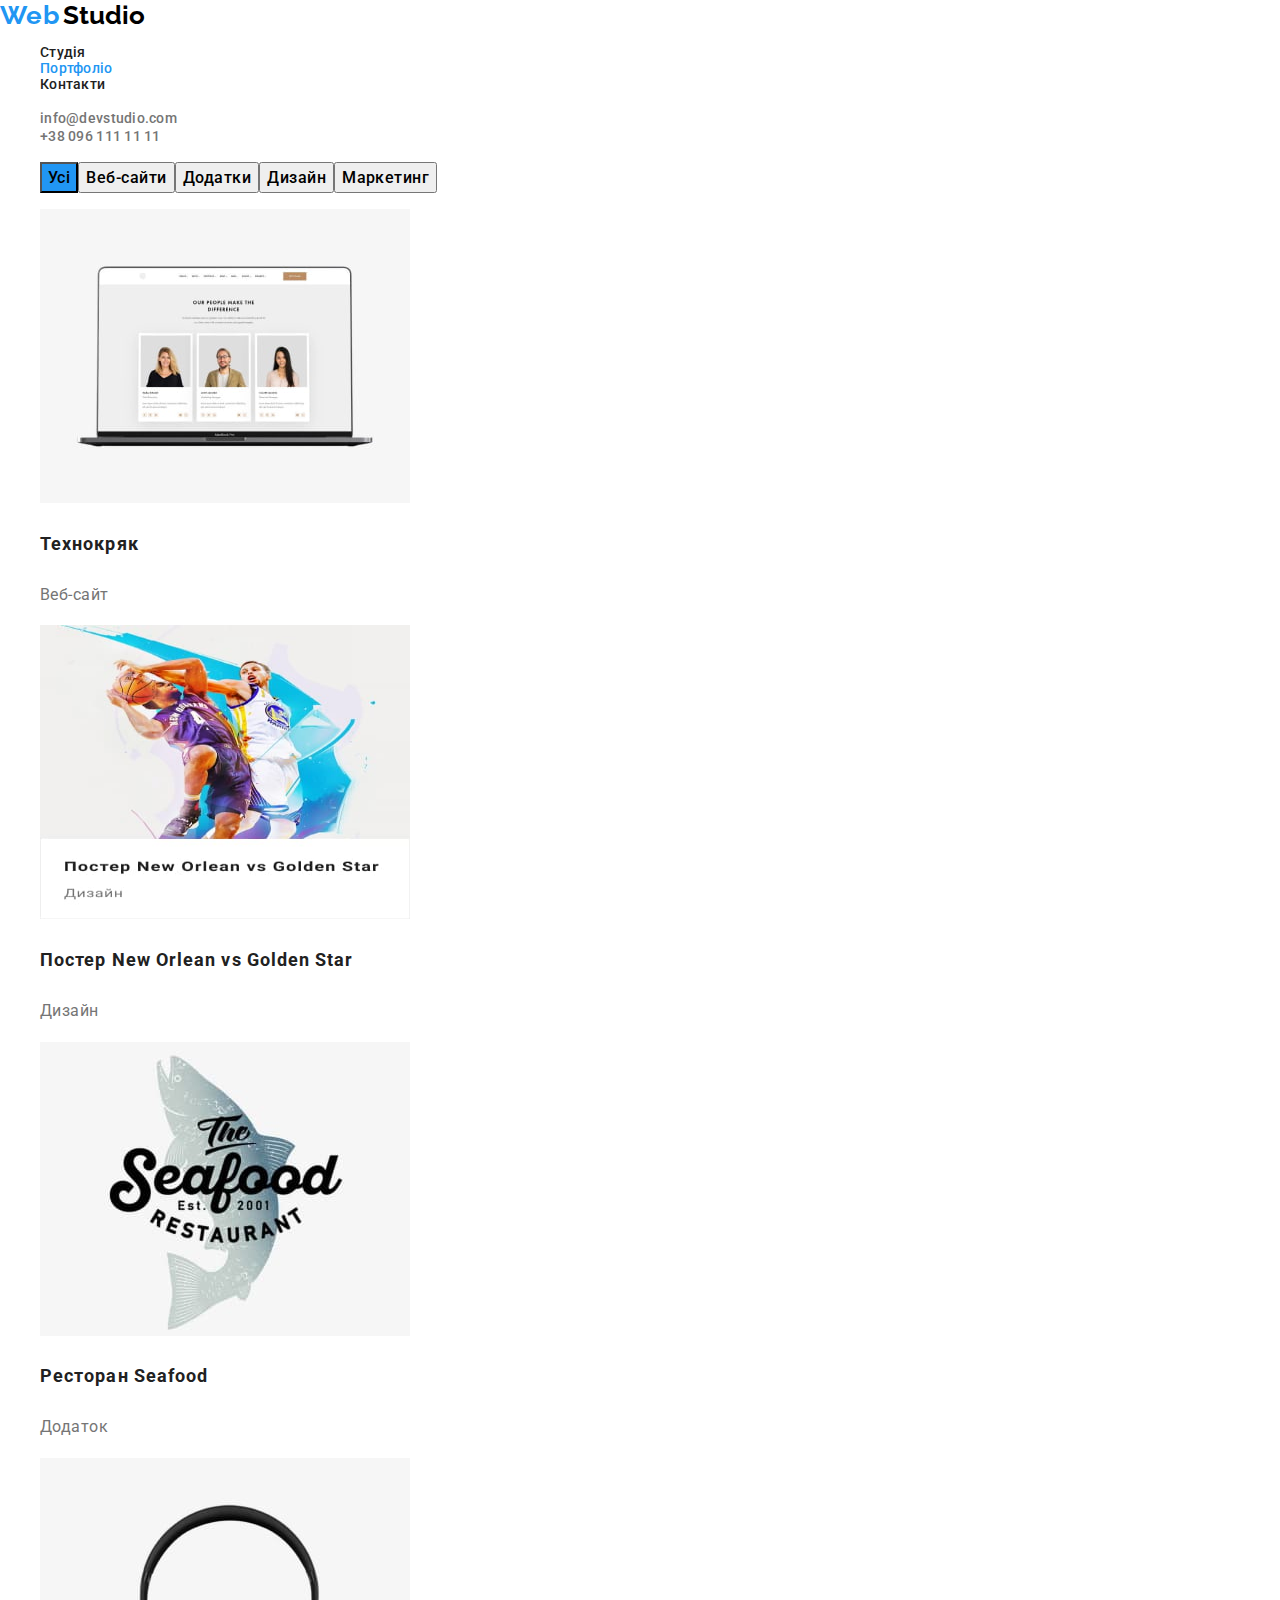
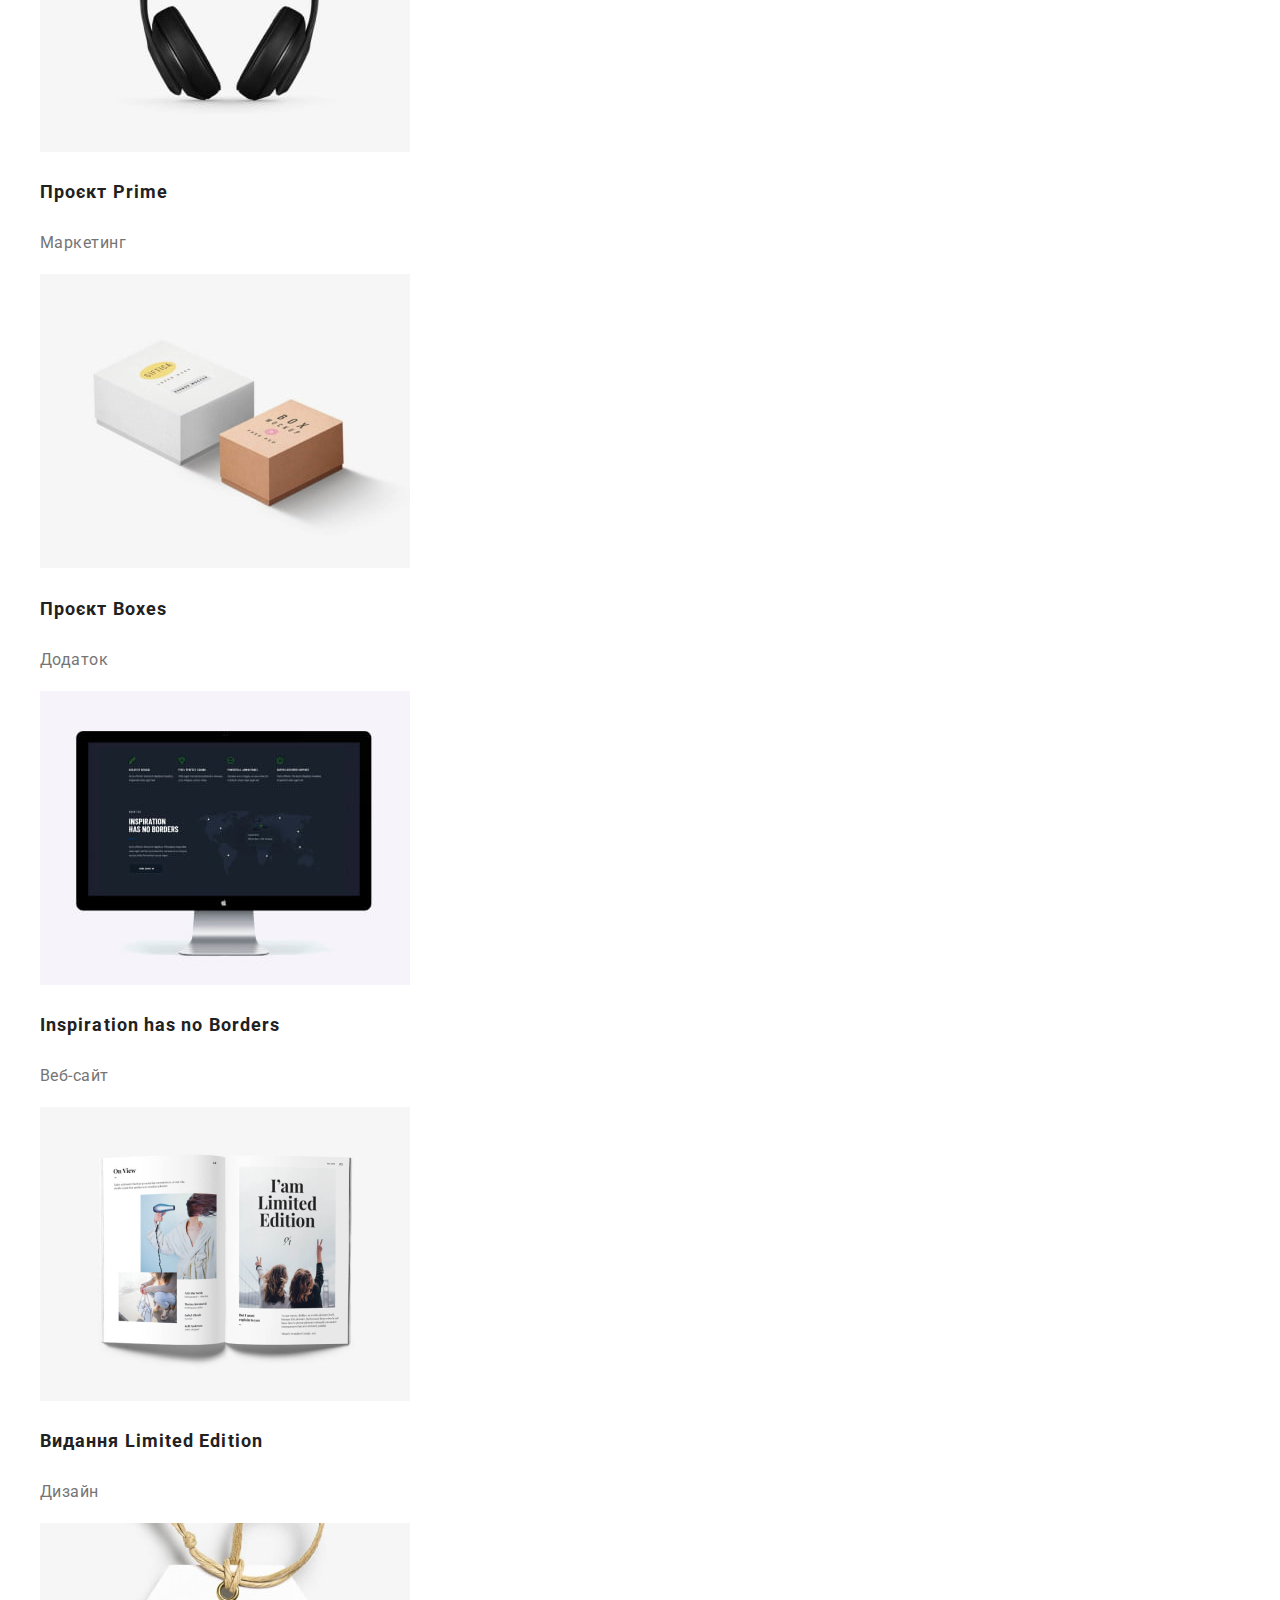
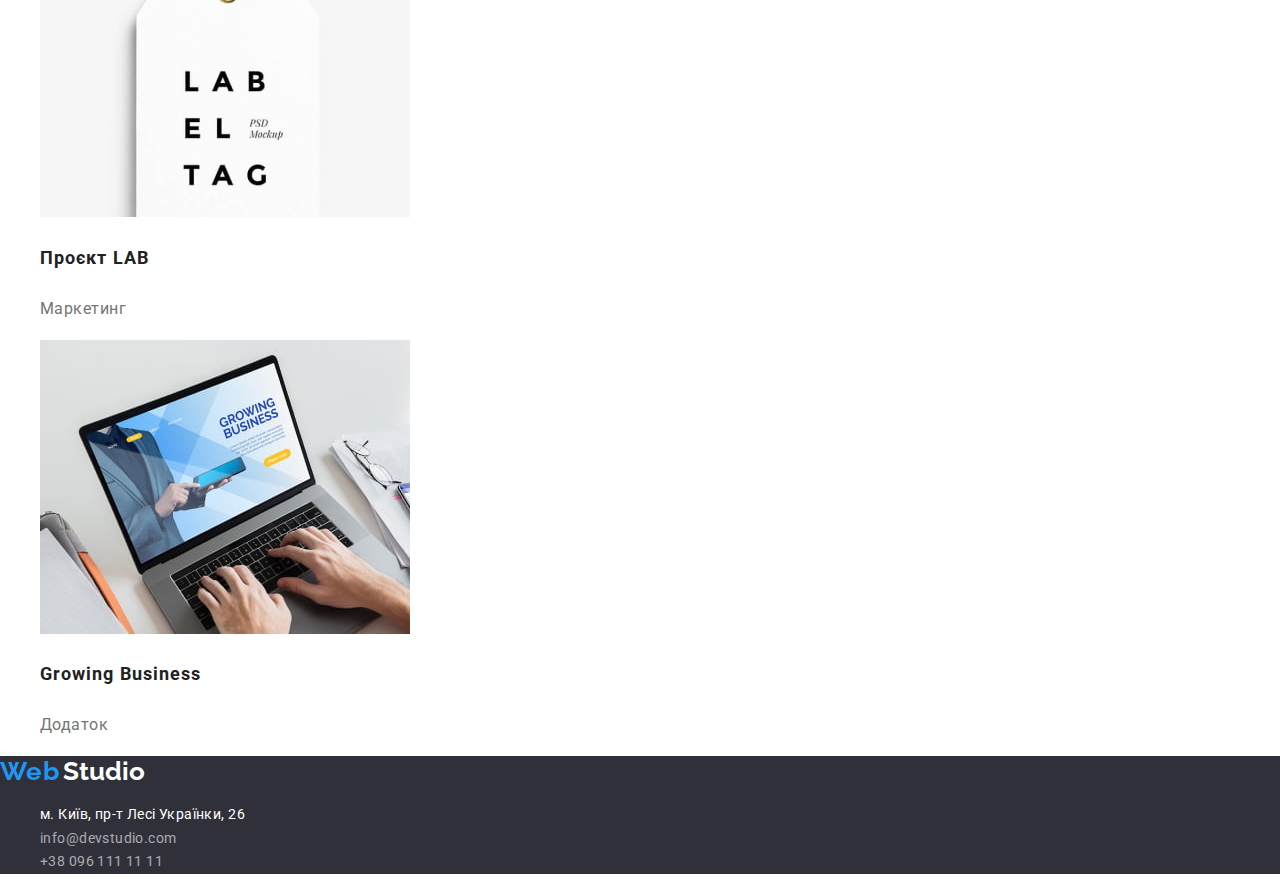
==== portfolio.html @ 4dec2b27 "files from hw2 cloned" ====
<!DOCTYPE html>
<html lang="en">
  <head>
    <meta charset="UTF-8" />
    <meta http-equiv="X-UA-Compatible" content="IE=edge" />
    <meta name="viewport" content="width=device-width, initial-scale=1.0" />
    <title>Web Studio Portfolio</title>
    <link
      rel="stylesheet"
      href="https://cdnjs.cloudflare.com/ajax/libs/modern-normalize/1.1.0/modern-normalize.min.css"
    />
    <link rel="preconnect" href="https://fonts.googleapis.com" />
    <link rel="preconnect" href="https://fonts.gstatic.com" crossorigin />
    <link
      href="https://fonts.googleapis.com/css2?family=Raleway:wght@700&family=Roboto:wght@400;500;700;900&display=swap"
      rel="stylesheet"
    />
    <link rel="stylesheet" href="./css/styles.css" />
    <link
      href="https://fonts.googleapis.com/css2?family=Raleway:wght@700&family=Roboto:wght@400;500;700;900&display=swap"
      rel="stylesheet"
    />
  </head>
  <body>
    <!-- header -->
    <header class="page-header">
      <nav>
        <a href="./" class="logo-link">
          <span class="logo-web">Web</span>
          <span class="logo-studio">Studio</span>
        </a>
        <ul class="site-nav">
          <li><a href="./" class="link">Студія</a></li>
          <li><a href="./portfolio.html" class="link current">Портфоліо</a></li>
          <li><a href="" class="link">Контакти</a></li>
        </ul>
      </nav>
      <ul class="contacts-list">
        <li><a href="" class="site-nav">info@devstudio.com</a></li>
        <li>
          <a href="tel:+380961111111" class="site-nav">+38 096 111 11 11</a>
        </li>
      </ul>
    </header>
    <main>
      <h1 class="visually-hidden">Portfolio</h1>
      <section class="buttons-list">
        <ul class="buttons">
          <li>
            <button type="button" class="current-radio-button">Усі</button>
          </li>
          <li><button type="button" class="radio-button">Веб-сайти</button></li>
          <li><button type="button" class="radio-button">Додатки</button></li>
          <li><button type="button" class="radio-button">Дизайн</button></li>
          <li><button type="button" class="radio-button">Маркетинг</button></li>
        </ul>
      </section>
      <section class="cases-list">
        <ul class="cases">
          <li>
            <img
              src="./images/Website.jpg "
              alt="вебсайт Технокряк"
              width="370"
              height="294"
            />
            <h3 class="section-part-portf">Технокряк</h3>
            <p class="portf-text">Веб-сайт</p>
          </li>
          <li>
            <img
              src="./images/Poster.jpg"
              alt="Баскетбольний постер"
              width="370"
              height="294"
            />
            <h3 class="section-part-portf">Постер New Orlean vs Golden Star</h3>
            <p class="portf-text">Дизайн</p>
          </li>
          <li>
            <img
              src="./images/fish-resto.jpg"
              alt="логотип з рибою"
              width="370"
              height="294"
            />
            <h3 class="section-part-portf">Ресторан Seafood</h3>
            <p class="portf-text">Додаток</p>
          </li>
          <li>
            <img
              src="./images/headphones.jpg"
              alt="чорні навушники"
              width="370"
              height="294"
            />
            <h3 class="section-part-portf">Проєкт Prime</h3>
            <p class="portf-text">Маркетинг</p>
          </li>
          <li>
            <img
              src="./images/boxes.jpg"
              alt="коробки"
              width="370"
              height="294"
            />
            <h3 class="section-part-portf">Проєкт Boxes</h3>
            <p class="portf-text">Додаток</p>
          </li>

          <li>
            <img
              src="./images/monitor.jpg"
              alt="монітор з зображенням"
              width="370"
              height="294"
            />
            <h3 class="section-part-portf">Inspiration has no Borders</h3>
            <p class="portf-text">Веб-сайт</p>
          </li>
          <li>
            <img
              src="./images/book.jpg"
              alt="журнал з картинками"
              width="370"
              height="294"
            />
            <h3 class="section-part-portf">Видання Limited Edition</h3>
            <p class="portf-text">Дизайн</p>
          </li>
          <li>
            <img
              src="./images/tag.jpg"
              alt="бірка з написом"
              width="370"
              height="294"
            />
            <h3 class="section-part-portf">Проєкт LAB</h3>
            <p class="portf-text">Маркетинг</p>
          </li>
          <li>
            <img
              src="./images/laptop.jpg"
              alt="руки на ноутбуці"
              width="370"
              height="294"
            />
            <h3 class="section-part-portf">Growing Business</h3>
            <p class="portf-text">Додаток</p>
          </li>
        </ul>
      </section>
    </main>
    <footer class="footer">
      <a href="./" class="logo-link">
        <span class="logo-web">Web</span>
        <span class="logo-st-footer">Studio</span></a
      >
      <address>
        <ul class="contact-list-f">
          <li class="site-nav-li">
            <a
              href="https://goo.gl/maps/CPtrU1FHBa2aNyZL9"
              target="_blank"
              rel="noopener noreferrer nofollow"
              class="geolocation"
              >м. Київ, пр-т Лесі Українки, 26</a
            >
          </li>
          <li class="site-nav-li">
            <a href="mailto:info@devstudio.com" class="site-nav-f"
              >info@devstudio.com</a
            >
          </li>
          <li class="site-nav-li">
            <a href="tel:+380961111111" class="site-nav-f">+38 096 111 11 11</a>
          </li>
        </ul>
      </address>
    </footer>
  </body>
</html>
---- css/styles.css ----
:root{
--brand-color-text: #757575;
--brand-color-title: #212121;
--brand-color-accent: #2196F3;
--brand-color-bg: #2F303A;
--main-white: #ffffff;
}
/* колір основного тексту  #212121 */
/*колір вторинного тексту  #757575  */
 /* акценти  #2196F3 */
 /* фон основний білий  #FFFFFF */
 /* фон вторинний  #F5F4FA */
 /* фон акценти  #2F303A */

body{background-color: var(--main-white);
    color: var(--brand-color-text);
    font-family: roboto, sans-serif;}

h1,h2,h3,h4,p{font-family: 'roboto', sans-serif;}

.logo-link{text-decoration: none;}
.logo-web{color: var(--brand-color-accent);
    font-family:'Raleway';
    font-weight:700;
    font-size:26px;
    line-height:1.19;
    letter-spacing: 0.03em;
    text-decoration: none;}

.logo-studio{color: #000000; 
    font-family: 'Raleway';
    font-weight: 700;
    font-size: 26px;
    line-height: 1.19;
    letter-spacing: 0.03;
    text-decoration: none;}
.logo-studio:hover{color: var(--brand-color-accent);}

.link{color: var(--brand-color-title);
    font-family: 'roboto';
    font-weight: 500;
    font-size: 14px;
    line-height: 1.14;
    letter-spacing: 0.02em;
    text-decoration: none;}
.link:hover, .link:focus {color: var(--brand-color-accent);}
.link.current{color: var(--brand-color-accent);}

.site-nav{color: var(--brand-color-text);
    list-style-type: none;
    font-family: 'roboto';
    font-weight: 500;
    font-size: 14px;
    line-height: 1.14;
    letter-spacing: 0.02em;
    text-decoration: none;}
.site-nav:hover, .site-nav:focus {color: var(--brand-color-accent);}

.contacts-list{list-style-type: none;}

/* button */
.button-hero{
        color: var(--main-white);
        background-color: var(--brand-color-accent);
        font-family: 'Roboto';
        font-style: normal;
        font-weight: 700;
        font-size: 16px;
        line-height: 1.87;
        letter-spacing: 0.06em;
        cursor: pointer;
}

.buttons{
    list-style-type: none; display: flex;
}

.radio-button{
        font-family: 'Roboto';
        font-style: normal;
        font-weight: 500;
        font-size: 16px;
        line-height: 1.6;
        letter-spacing: 0.03em;
}

.radio-button:hover, .radio-button:focus{
    background-color: #2196F3;
}
.current-radio-button {
        font-family: 'Roboto';
        font-style: normal;
        font-weight: 500;
        font-size: 16px;
        line-height: 1.6;
        letter-spacing: 0.03em;
        background-color: var(--brand-color-accent);}

.hero{background-color: var(--brand-color-bg);}

.hero-title{color: var(--main-white);
    font-weight: 900;
    font-size: 44px;
    line-height: 1.36;
    letter-spacing: 0.06em;
    text-transform: uppercase;}

.benefits{list-style: none;}

.visually-hidden{position: absolute;
    white-space: nowrap;
    width: 1px;
    height: 1px;
    overflow: hidden;
    border: 0;
    padding: 0;
    clip: rect(0 0 0 0);
    clip-path: inset(50%);
    margin: -1px;}

.section{color: var(--brand-color-text);}

.section-title{color: var(--brand-color-title);
    font-weight: 700;
    font-size: 36px;
    line-height: 1.17;
    letter-spacing: 0.03em}

.section-part{color: var(--brand-color-title);
    font-weight: 700;
    font-size: 14px;
    line-height: 1.17;
    letter-spacing: 0.03em;}

.secction-team-name{color: var(--brand-color-title);
    font-weight: 500;
    font-size: 16px;
    line-height: 1.19px;
    letter-spacing: 0.03em;}

.progects{list-style: none;}

.cases{
        list-style-type: none;
    }

.section-part-portf{color:var(--brand-color-title);
        font-weight: 700;
        font-size: 18px;
        line-height: 2;    
        letter-spacing: 0.06em;}

.portf-text{color: var(--brand-color-text);
        font-weight: 400;
        font-size: 16px;
        line-height: 1.87;
        letter-spacing: 0.03em;}

.section-descript{
      font-weight: 400;
      font-size: 14px;
      line-height: 1.7;
      letter-spacing: 0.03em}
 
.section-team{background-color: #F5F4FA;}
  
.team-memb{background-color: var(--main-white);
       list-style-type: none;}
.team-name{
    color: var(--brand-color-title);
    font-weight: 500;
    font-size: 16px;
    line-height: 1.19;
    
}
  
.position{
     font-weight: 400;
     font-size: 16px;
     line-height: 1.19;
     letter-spacing: 0.03em;}

 
.footer{background-color: var(--brand-color-bg);}
 
.logo-st-footer{color: var(--main-white);
    font-family: 'Raleway';
    font-weight: 700;
    font-size: 26px;
    line-height: 1.19;
    letter-spacing: 0.03;
    text-decoration: none;
 }
.logo-st-footer:hover{color: var(--brand-color-accent);}

.site-nav-li{
    list-style-type: none;
  }
 
.geolocation{color: var(--main-white);
    font-style: normal;
    font-size: 14px;
    line-height: 1.7;
    letter-spacing: 0.03em;
    text-decoration: none;}
.geolocation:hover, .geolocation:focus{color: var(--brand-color-accent);}
 
.site-nav-f{color: rgba(255, 255, 255, 0.6);
    font-style: normal;
    font-size: 14px;
    line-height: 1.7;
    letter-spacing: 0.03em;
    text-decoration: none;}
 .site-nav-f:hover, .site-nav-f:focus{color:var(--brand-color-accent)}
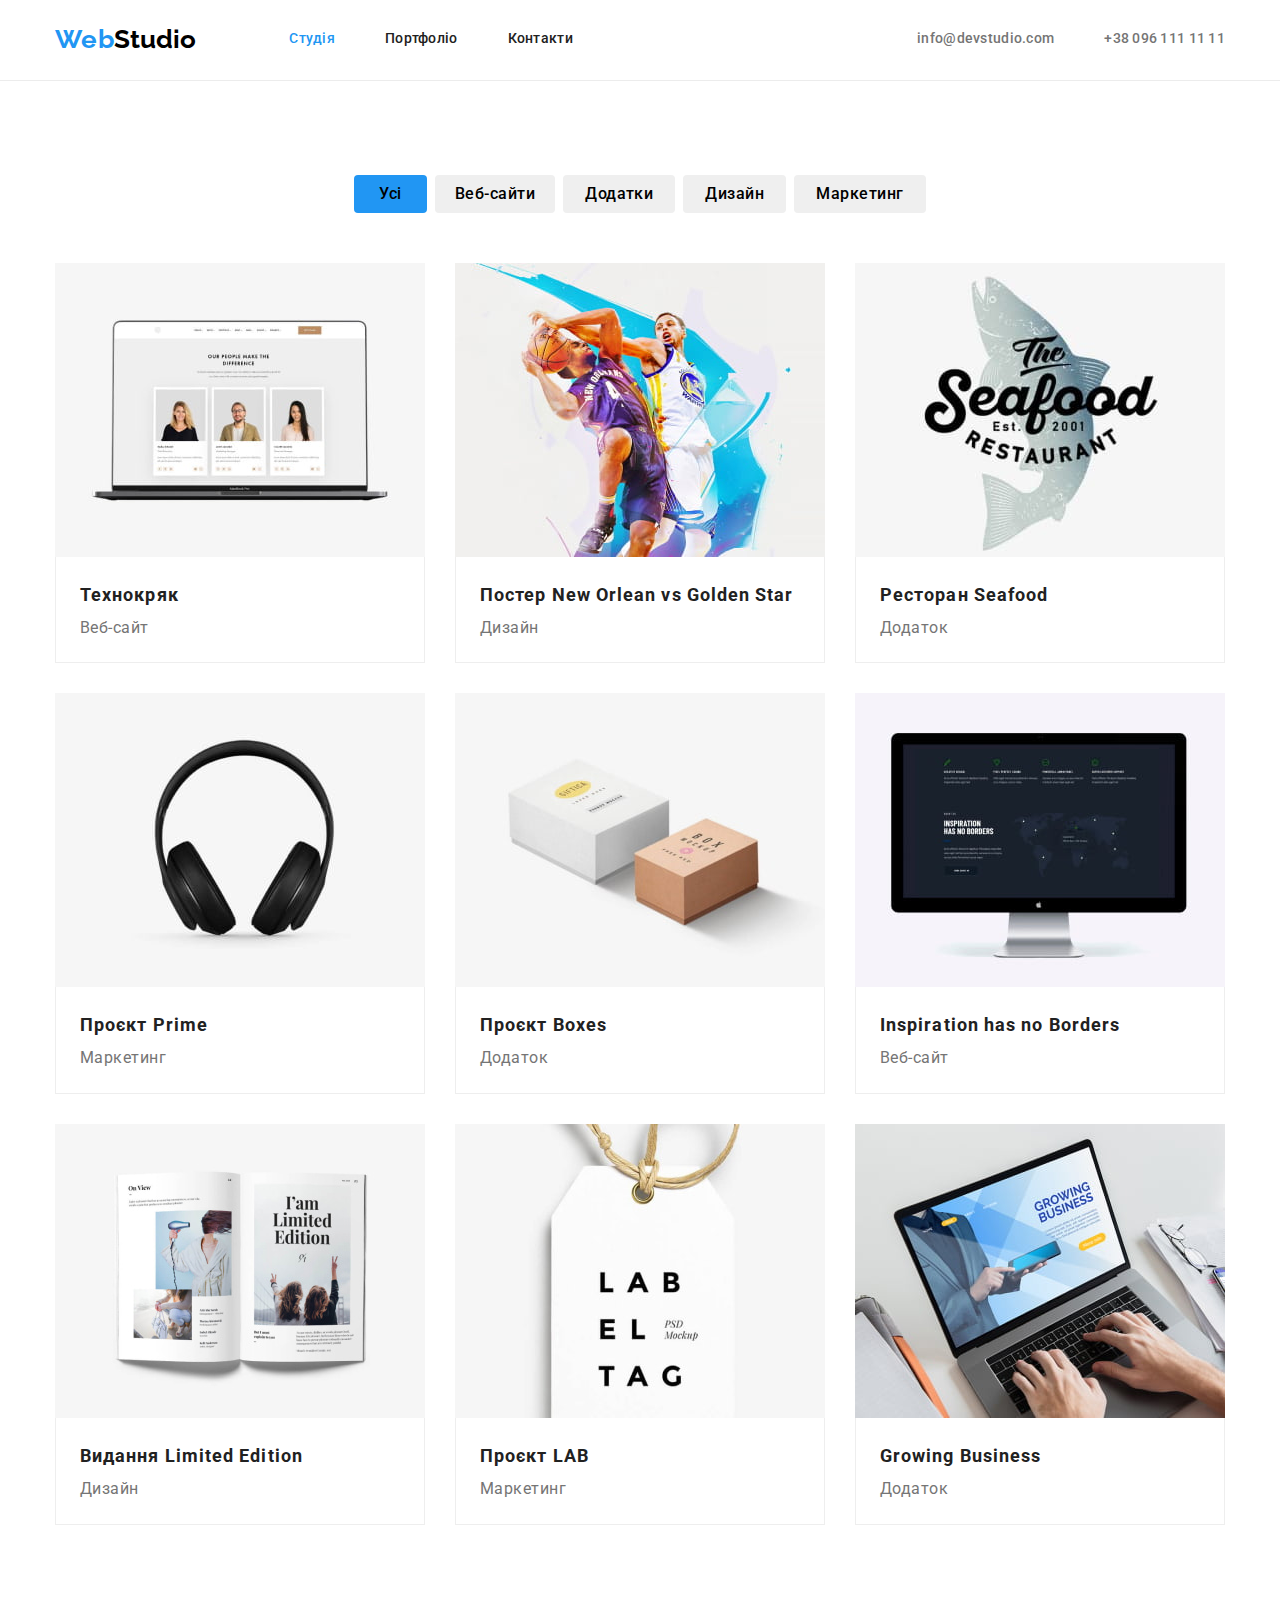
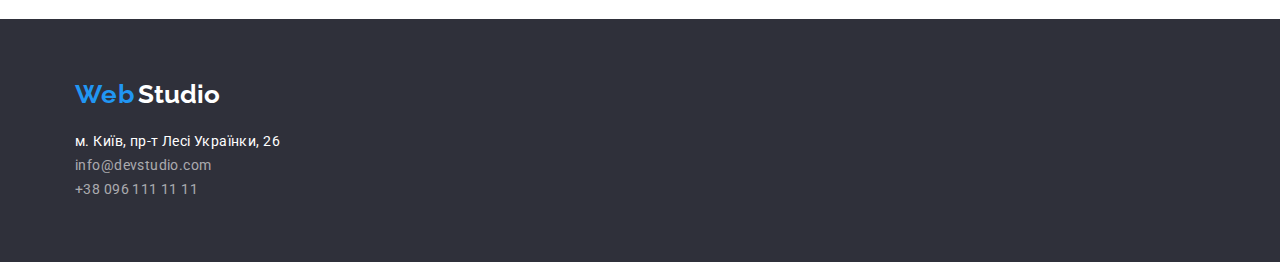
==== commit effc74f3: "homework3 done" ====
--- a/portfolio.html
+++ b/portfolio.html
@@ -24,159 +24,202 @@
   <body>
     <!-- header -->
     <header class="page-header">
-      <nav>
-        <a href="./" class="logo-link">
-          <span class="logo-web">Web</span>
-          <span class="logo-studio">Studio</span>
-        </a>
-        <ul class="site-nav">
-          <li><a href="./" class="link">Студія</a></li>
-          <li><a href="./portfolio.html" class="link current">Портфоліо</a></li>
-          <li><a href="" class="link">Контакти</a></li>
-        </ul>
-      </nav>
-      <ul class="contacts-list">
-        <li><a href="" class="site-nav">info@devstudio.com</a></li>
-        <li>
-          <a href="tel:+380961111111" class="site-nav">+38 096 111 11 11</a>
-        </li>
-      </ul>
+      <div class="container">
+        <div class="header-container">
+          <nav class="header-nav">
+            <a href="./" class="logo-link">
+              <span class="logo-web">Web</span>
+              <span class="logo-studio">Studio</span>
+            </a>
+            <ul class="site-nav">
+              <li><a href="./" class="link current">Студія</a></li>
+              <li><a href="./portfolio.html" class="link">Портфоліо</a></li>
+              <li><a href="" class="link">Контакти</a></li>
+            </ul>
+          </nav>
+          <ul class="contacts-list">
+            <li><a href="" class="site-nav">info@devstudio.com</a></li>
+            <li>
+              <a href="tel:+380961111111" class="site-nav">+38 096 111 11 11</a>
+            </li>
+          </ul>
+        </div>
+      </div>
     </header>
     <main>
-      <h1 class="visually-hidden">Portfolio</h1>
-      <section class="buttons-list">
-        <ul class="buttons">
-          <li>
-            <button type="button" class="current-radio-button">Усі</button>
-          </li>
-          <li><button type="button" class="radio-button">Веб-сайти</button></li>
-          <li><button type="button" class="radio-button">Додатки</button></li>
-          <li><button type="button" class="radio-button">Дизайн</button></li>
-          <li><button type="button" class="radio-button">Маркетинг</button></li>
-        </ul>
-      </section>
-      <section class="cases-list">
-        <ul class="cases">
-          <li>
-            <img
-              src="./images/Website.jpg "
-              alt="вебсайт Технокряк"
-              width="370"
-              height="294"
-            />
-            <h3 class="section-part-portf">Технокряк</h3>
-            <p class="portf-text">Веб-сайт</p>
-          </li>
-          <li>
-            <img
-              src="./images/Poster.jpg"
-              alt="Баскетбольний постер"
-              width="370"
-              height="294"
-            />
-            <h3 class="section-part-portf">Постер New Orlean vs Golden Star</h3>
-            <p class="portf-text">Дизайн</p>
-          </li>
-          <li>
-            <img
-              src="./images/fish-resto.jpg"
-              alt="логотип з рибою"
-              width="370"
-              height="294"
-            />
-            <h3 class="section-part-portf">Ресторан Seafood</h3>
-            <p class="portf-text">Додаток</p>
-          </li>
-          <li>
-            <img
-              src="./images/headphones.jpg"
-              alt="чорні навушники"
-              width="370"
-              height="294"
-            />
-            <h3 class="section-part-portf">Проєкт Prime</h3>
-            <p class="portf-text">Маркетинг</p>
-          </li>
-          <li>
-            <img
-              src="./images/boxes.jpg"
-              alt="коробки"
-              width="370"
-              height="294"
-            />
-            <h3 class="section-part-portf">Проєкт Boxes</h3>
-            <p class="portf-text">Додаток</p>
-          </li>
+      <section class="section">
+        <div class="container">
+          <h1 class="visually-hidden">Portfolio</h1>
 
-          <li>
-            <img
-              src="./images/monitor.jpg"
-              alt="монітор з зображенням"
-              width="370"
-              height="294"
-            />
-            <h3 class="section-part-portf">Inspiration has no Borders</h3>
-            <p class="portf-text">Веб-сайт</p>
-          </li>
-          <li>
-            <img
-              src="./images/book.jpg"
-              alt="журнал з картинками"
-              width="370"
-              height="294"
-            />
-            <h3 class="section-part-portf">Видання Limited Edition</h3>
-            <p class="portf-text">Дизайн</p>
-          </li>
-          <li>
-            <img
-              src="./images/tag.jpg"
-              alt="бірка з написом"
-              width="370"
-              height="294"
-            />
-            <h3 class="section-part-portf">Проєкт LAB</h3>
-            <p class="portf-text">Маркетинг</p>
-          </li>
-          <li>
-            <img
-              src="./images/laptop.jpg"
-              alt="руки на ноутбуці"
-              width="370"
-              height="294"
-            />
-            <h3 class="section-part-portf">Growing Business</h3>
-            <p class="portf-text">Додаток</p>
-          </li>
-        </ul>
+          <div class="buttons-set">
+            <ul class="buttons">
+              <li>
+                <button type="button" class="current-radio-button">Усі</button>
+              </li>
+              <li>
+                <button type="button" class="radio-button-web">
+                  Веб-сайти
+                </button>
+              </li>
+              <li>
+                <button type="button" class="radio-button">Додатки</button>
+              </li>
+              <li>
+                <button type="button" class="radio-button">Дизайн</button>
+              </li>
+              <li>
+                <button type="button" class="radio-button">Маркетинг</button>
+              </li>
+            </ul>
+          </div>
+
+          <section class="cases-list">
+            <ul class="cases">
+              <li class="cases-item">
+                <img
+                  src="./images/Website.jpg "
+                  alt="вебсайт Технокряк"
+                  width="370"
+                  height="294"
+                />
+                <div class="card-footer">
+                  <h3 class="section-part-portf">Технокряк</h3>
+                  <p class="portf-text">Веб-сайт</p>
+                </div>
+              </li>
+              <li class="cases-item">
+                <img
+                  src="./images/Poster.jpg"
+                  alt="Баскетбольний постер"
+                  width="370"
+                  height="294"
+                />
+                <div class="card-footer">
+                  <h3 class="section-part-portf">
+                    Постер New Orlean vs Golden Star
+                  </h3>
+                  <p class="portf-text">Дизайн</p>
+                </div>
+              </li>
+              <li class="cases-item">
+                <img
+                  src="./images/fish-resto.jpg"
+                  alt="логотип з рибою"
+                  width="370"
+                  height="294"
+                />
+                <div class="card-footer">
+                  <h3 class="section-part-portf">Ресторан Seafood</h3>
+                  <p class="portf-text">Додаток</p>
+                </div>
+              </li>
+              <li class="cases-item">
+                <img
+                  src="./images/headphones.jpg"
+                  alt="чорні навушники"
+                  width="370"
+                  height="294"
+                />
+                <div class="card-footer">
+                  <h3 class="section-part-portf">Проєкт Prime</h3>
+                  <p class="portf-text">Маркетинг</p>
+                </div>
+              </li>
+              <li class="cases-item">
+                <img
+                  src="./images/boxes.jpg"
+                  alt="коробки"
+                  width="370"
+                  height="294"
+                />
+                <div class="card-footer">
+                  <h3 class="section-part-portf">Проєкт Boxes</h3>
+                  <p class="portf-text">Додаток</p>
+                </div>
+              </li>
+              <li class="cases-item">
+                <img
+                  src="./images/monitor.jpg"
+                  alt="монітор з зображенням"
+                  width="370"
+                  height="294"
+                />
+                <div class="card-footer">
+                  <h3 class="section-part-portf">Inspiration has no Borders</h3>
+                  <p class="portf-text">Веб-сайт</p>
+                </div>
+              </li>
+              <li class="cases-item">
+                <img
+                  src="./images/book.jpg"
+                  alt="журнал з картинками"
+                  width="370"
+                  height="294"
+                />
+                <div class="card-footer">
+                  <h3 class="section-part-portf">Видання Limited Edition</h3>
+                  <p class="portf-text">Дизайн</p>
+                </div>
+              </li>
+              <li class="cases-item">
+                <img
+                  src="./images/tag.jpg"
+                  alt="бірка з написом"
+                  width="370"
+                  height="294"
+                />
+                <div class="card-footer">
+                  <h3 class="section-part-portf">Проєкт LAB</h3>
+                  <p class="portf-text">Маркетинг</p>
+                </div>
+              </li>
+              <li class="cases-item">
+                <img
+                  src="./images/laptop.jpg"
+                  alt="руки на ноутбуці"
+                  width="370"
+                  height="294"
+                />
+                <div class="card-footer">
+                  <h3 class="section-part-portf">Growing Business</h3>
+                  <p class="portf-text">Додаток</p>
+                </div>
+              </li>
+            </ul>
+          </section>
+        </div>
       </section>
     </main>
     <footer class="footer">
-      <a href="./" class="logo-link">
-        <span class="logo-web">Web</span>
-        <span class="logo-st-footer">Studio</span></a
-      >
-      <address>
-        <ul class="contact-list-f">
-          <li class="site-nav-li">
-            <a
-              href="https://goo.gl/maps/CPtrU1FHBa2aNyZL9"
-              target="_blank"
-              rel="noopener noreferrer nofollow"
-              class="geolocation"
-              >м. Київ, пр-т Лесі Українки, 26</a
-            >
-          </li>
-          <li class="site-nav-li">
-            <a href="mailto:info@devstudio.com" class="site-nav-f"
-              >info@devstudio.com</a
-            >
-          </li>
-          <li class="site-nav-li">
-            <a href="tel:+380961111111" class="site-nav-f">+38 096 111 11 11</a>
-          </li>
-        </ul>
-      </address>
+      <div class="container">
+        <a href="./" class="logo-link-f">
+          <span class="logo-web">Web</span>
+          <span class="logo-st-footer">Studio</span></a
+        >
+        <address>
+          <ul class="contact-list-f">
+            <li class="site-nav-li">
+              <a
+                href="https://goo.gl/maps/CPtrU1FHBa2aNyZL9"
+                target="_blank"
+                rel="noopener noreferrer nofollow"
+                class="geolocation"
+                >м. Київ, пр-т Лесі Українки, 26</a
+              >
+            </li>
+            <li class="site-nav-li">
+              <a href="mailto:info@devstudio.com" class="site-nav-f"
+                >info@devstudio.com</a
+              >
+            </li>
+            <li class="site-nav-li">
+              <a href="tel:+380961111111" class="site-nav-f"
+                >+38 096 111 11 11</a
+              >
+            </li>
+          </ul>
+        </address>
+      </div>
     </footer>
   </body>
 </html>
--- a/css/styles.css
+++ b/css/styles.css
@@ -12,13 +12,68 @@
  /* фон вторинний  #F5F4FA */
  /* фон акценти  #2F303A */
 
+ *,
+ *::before,
+ *::after{
+     box-sizing: border-box;
+ }
+
 body{background-color: var(--main-white);
     color: var(--brand-color-text);
     font-family: roboto, sans-serif;}
 
-h1,h2,h3,h4,p{font-family: 'roboto', sans-serif;}
-
-.logo-link{text-decoration: none;}
+h1,h2,h3,h4,p,ul{font-family: 'roboto', sans-serif;
+        padding: 0;
+        margin: 0;
+    }
+
+img{display: block;
+    max-width: 100%;
+    height: auto;}
+
+
+.container{
+    width: 100%;
+    max-width: 1200px;
+    margin: 0 auto;
+    padding: 0 15px;
+}
+
+.button{
+    display: inline-block;
+    position: absolute;
+     width: 216px;
+    border: 1px;
+    border-color: var(--brand-color-accent);
+    border-radius: 6px;
+    padding: 10px 29px 10px 30px;
+}
+/* Header */
+
+.header-container{
+    display: flex;
+    align-items: center;
+    justify-content: space-between;
+}
+
+.header-nav{
+    display: flex;
+    flex-grow: 1;
+    align-items: center;
+    gap: 93px;
+}
+
+.page-header{
+    padding: 24px 0 25px;
+    border-bottom: 1px solid #ececec;
+}
+
+/* LOGO */
+.logo-link{text-decoration: none;
+    display: flex;
+    align-items: center;
+    flex-shrink: 0;}
+
 .logo-web{color: var(--brand-color-accent);
     font-family:'Raleway';
     font-weight:700;
@@ -46,6 +101,8 @@
 .link:hover, .link:focus {color: var(--brand-color-accent);}
 .link.current{color: var(--brand-color-accent);}
 
+/* SITE-NAV header */
+
 .site-nav{color: var(--brand-color-text);
     list-style-type: none;
     font-family: 'roboto';
@@ -53,12 +110,18 @@
     font-size: 14px;
     line-height: 1.14;
     letter-spacing: 0.02em;
-    text-decoration: none;}
+    text-decoration: none;
+     display: flex;
+     gap: 50px;}
+     
 .site-nav:hover, .site-nav:focus {color: var(--brand-color-accent);}
 
-.contacts-list{list-style-type: none;}
-
-/* button */
+.contacts-list{list-style-type: none;
+    display: flex;
+    gap: 50px;}
+
+
+
 .button-hero{
         color: var(--main-white);
         background-color: var(--brand-color-accent);
@@ -69,10 +132,25 @@
         line-height: 1.87;
         letter-spacing: 0.06em;
         cursor: pointer;
-}
+        width: 216px;
+        height: 50px;
+        display: block;
+        border: 0;
+        border-radius: 4px;
+        text-align: center;
+         margin: 0 auto;
+}
+
+/* portfolio  */
+
+.buttons-set{align-items: center;
+ margin-bottom: 50px;}
 
 .buttons{
-    list-style-type: none; display: flex;
+    list-style-type: none; 
+    display: flex;
+    justify-content: center;
+    gap: 8px;
 }
 
 .radio-button{
@@ -82,32 +160,73 @@
         font-size: 16px;
         line-height: 1.6;
         letter-spacing: 0.03em;
-}
-
-.radio-button:hover, .radio-button:focus{
-    background-color: #2196F3;
-}
+        border: 0px;
+        border-radius: 4px;
+        padding: 6px 22px;
+    
+}
+
+.radio-button:hover,
+.radio-button:focus {
+    background-color: var(--brand-color-accent);
+}
+
+.radio-button-web{
+    font-family: 'Roboto';
+    font-style: normal;
+    font-weight: 500;
+    font-size: 16px;
+    line-height: 1.6;
+    letter-spacing: 0.03em;
+    border: 0px;
+    border-radius: 4px;
+    padding: 6px 20px;
+
+}
+.radio-button-web:hover, .radio-button-web:focus{
+background-color:var(--brand-color-accent);
+}
+
 .current-radio-button {
-        font-family: 'Roboto';
-        font-style: normal;
-        font-weight: 500;
-        font-size: 16px;
-        line-height: 1.6;
-        letter-spacing: 0.03em;
-        background-color: var(--brand-color-accent);}
-
-.hero{background-color: var(--brand-color-bg);}
+ font-family: 'Roboto';
+ font-style: normal;
+ font-weight: 500;
+ font-size: 16px;
+ line-height: 1.6;
+ letter-spacing: 0.03em;
+ background-color: var(--brand-color-accent);
+ border:  0px;
+ border-radius: 4px;
+ padding: 6px 25px;}
+
+
+/* hero section */
+
+.hero {
+    background-color: var(--brand-color-bg);
+    padding: 200px 0;
+}
+
+.hero-content{
+    max-width: 696px;
+    align-items: center;
+}
 
 .hero-title{color: var(--main-white);
     font-weight: 900;
     font-size: 44px;
     line-height: 1.36;
     letter-spacing: 0.06em;
-    text-transform: uppercase;}
-
-.benefits{list-style: none;}
-
-.visually-hidden{position: absolute;
+    text-transform: uppercase;
+    text-align: center;
+    max-width: 696px;
+    margin: 0 auto 30px auto;
+}
+
+/* advantages section */
+
+.visually-hidden {
+    position: absolute;
     white-space: nowrap;
     width: 1px;
     height: 1px;
@@ -116,33 +235,138 @@
     padding: 0;
     clip: rect(0 0 0 0);
     clip-path: inset(50%);
-    margin: -1px;}
-
-.section{color: var(--brand-color-text);}
+    margin: -1px;
+}
+
+.section {
+    color: var(--brand-color-text);
+    padding: 94px 0;
+}
+
+.section-part {
+    color: var(--brand-color-title);
+    font-weight: 700;
+    font-size: 14px;
+    line-height: 1.17;
+    letter-spacing: 0.03em;
+}
+
+.section-descript {
+    font-weight: 400;
+    font-size: 14px;
+    line-height: 1.7;
+    letter-spacing: 0.03em
+}
+
+.advantages-container{
+     display: flex;
+    justify-content: space-between;
+    list-style: none;
+    margin-bottom: 94px;
+    }
+
+.advantages-item{
+    width: 270px;
+}
+
+/* about our work */
 
 .section-title{color: var(--brand-color-title);
     font-weight: 700;
     font-size: 36px;
     line-height: 1.17;
-    letter-spacing: 0.03em}
-
-.section-part{color: var(--brand-color-title);
+    letter-spacing: 0.03em;
+    text-align: center;
+    margin-bottom: 50px;
+    }
+
+.progects{
+    list-style: none;
+    display: flex;
+    justify-content: space-between;
+}
+
+.progects-item{
+    max-width: 370px;
+}
+
+/* our team */
+
+.section-team{
+    background-color: #F5F4FA;
+    }
+.team-container{
+    display: block;
+}
+
+.section-team-name{color: var(--brand-color-title);
     font-weight: 700;
-    font-size: 14px;
+    font-size: 36px;
     line-height: 1.17;
-    letter-spacing: 0.03em;}
-
-.secction-team-name{color: var(--brand-color-title);
+    letter-spacing: 0.03em;
+    text-align: center;
+    margin-bottom: 50px;}
+
+.team{
+    display: flex;
+    gap: 30px;
+    align-items: center;
+    /* justify-content: space-between; */
+}
+
+.team-memb{
+    display: flex;
+    flex-direction: column;
+    background-color: var(--main-white);
+    max-width: 270px;
+    list-style-type: none;
+    align-items: center;
+    box-shadow: 0px 1px 3px rgba(0, 0, 0, 0.12), 0px 1px 1px rgba(0, 0, 0, 0.14), 0px 2px 1px rgba(0, 0, 0, 0.2);
+    border-radius: 0px 0px 4px 4px;
+}
+
+.team-name{
+    color: var(--brand-color-title);
     font-weight: 500;
     font-size: 16px;
-    line-height: 1.19px;
-    letter-spacing: 0.03em;}
-
-.progects{list-style: none;}
-
-.cases{
-        list-style-type: none;
-    }
+    line-height: 1.19;
+    margin-top: 30px;
+    margin-bottom: 10px;
+}
+
+.position{
+    font-weight: 400;
+    font-size: 16px;
+    line-height: 1.19;
+    letter-spacing: 0.03em;
+    margin-bottom: 30px;
+}
+
+/* cases */
+
+
+.cases-list{
+    text-decoration: none;
+}
+
+.cases {
+     display: flex;
+     flex-wrap: wrap; 
+     gap: 30px;
+     text-decoration: none;
+     list-style-type: none;
+}
+
+.cases-item{
+    width: 370px;
+    /* flex-basis: calc((100% - 2 * 30px) / 3 */
+}
+
+.card-footer{
+    padding: 20px 24px;
+    border: 1px solid #EEEEEE;
+    border-top: none;} 
+
 
 .section-part-portf{color:var(--brand-color-title);
         font-weight: 700;
@@ -156,33 +380,18 @@
         line-height: 1.87;
         letter-spacing: 0.03em;}
 
-.section-descript{
-      font-weight: 400;
-      font-size: 14px;
-      line-height: 1.7;
-      letter-spacing: 0.03em}
- 
-.section-team{background-color: #F5F4FA;}
-  
-.team-memb{background-color: var(--main-white);
-       list-style-type: none;}
-.team-name{
-    color: var(--brand-color-title);
-    font-weight: 500;
-    font-size: 16px;
-    line-height: 1.19;
-    
-}
-  
-.position{
-     font-weight: 400;
-     font-size: 16px;
-     line-height: 1.19;
-     letter-spacing: 0.03em;}
-
- 
-.footer{background-color: var(--brand-color-bg);}
- 
+/* footer */
+
+.footer{background-color: var(--brand-color-bg);
+padding: 60px;}
+
+.logo-link-f {
+    text-decoration: none;
+    /* display: flex; */
+    align-items: center;
+    /* flex-shrink: 0; */
+}
+
 .logo-st-footer{color: var(--main-white);
     font-family: 'Raleway';
     font-weight: 700;
@@ -193,16 +402,19 @@
  }
 .logo-st-footer:hover{color: var(--brand-color-accent);}
 
+.contact-list-f{margin-top: 20px;}
+
 .site-nav-li{
     list-style-type: none;
   }
  
 .geolocation{color: var(--main-white);
+    text-decoration: none;
     font-style: normal;
     font-size: 14px;
     line-height: 1.7;
     letter-spacing: 0.03em;
-    text-decoration: none;}
+    }
 .geolocation:hover, .geolocation:focus{color: var(--brand-color-accent);}
  
 .site-nav-f{color: rgba(255, 255, 255, 0.6);
